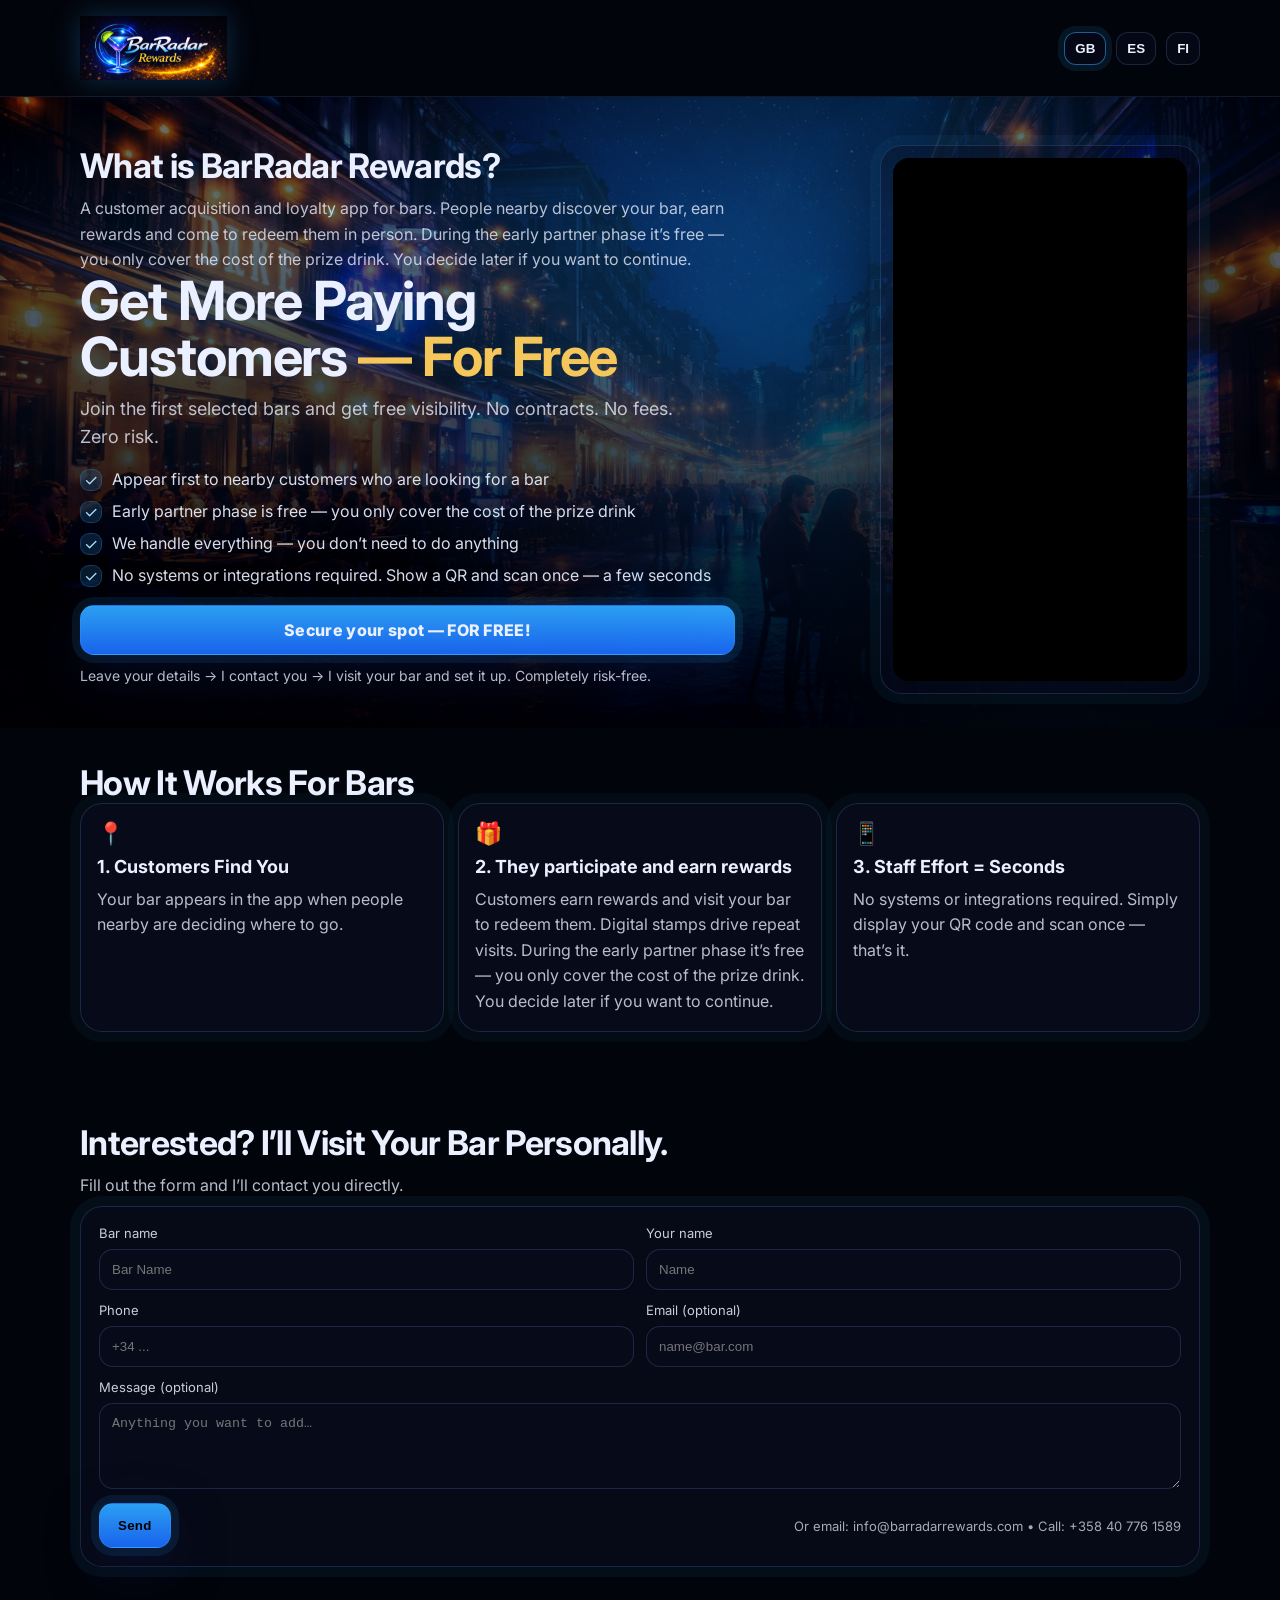
==== index.html @ 3b3a824a "Update index.html" ====
<!doctype html>
<html lang="en">
<head>
  <meta charset="utf-8" />
  <meta name="viewport" content="width=device-width, initial-scale=1" />
  <title>BarRadar Rewards — Early Partner Spots</title>
  <meta name="description" content="Join BarRadar Rewards as an early partner — for free." />
  <link rel="preconnect" href="https://fonts.googleapis.com">
  <link rel="preconnect" href="https://fonts.gstatic.com" crossorigin>
  <link href="https://fonts.googleapis.com/css2?family=Inter:wght@400;600;700;800&display=swap" rel="stylesheet">
  <link rel="stylesheet" href="styles.css" />
</head>

<body>

<header class="topbar">
  <div class="container topbar__inner">
    <a class="brand" href="#top" aria-label="BarRadar Rewards">
      <span class="brand__logoWrap">
        <img class="brand__logo" src="assets/barradar-rewards-logo.png" alt="BarRadar Rewards logo" />
      </span>
    </a>

    <nav class="lang" aria-label="Language switch">
      <button class="lang__btn is-active" type="button" data-lang="en">GB</button>
      <button class="lang__btn" type="button" data-lang="es">ES</button>
      <button class="lang__btn" type="button" data-lang="fi">FI</button>
    </nav>
  </div>
</header>

<main id="top">

  <!-- HERO -->
  <section class="hero">
    <div class="hero__bg"></div>
    <div class="hero__glow"></div>

    <div class="container hero__inner">

      <div class="hero__copy">

        <div class="hero__intro">
          <h2 class="h2" data-i18n="what_title">What is BarRadar Rewards?</h2>
          <p class="muted" data-i18n="what_text">
            A customer acquisition and loyalty app for bars. People nearby discover your bar, earn rewards and come to redeem them in person. During the early partner phase it’s free — you only cover the cost of the prize drink. You decide later if you want to continue.
          </p>
        </div>

        <h1 class="h1">
          <span data-i18n="hero_title_1">Get More Paying Customers</span>
          <span class="accent">— <span data-i18n="hero_title_2">For Free</span></span>
        </h1>

        <p class="lead" data-i18n="hero_sub">
          Join the first 20 bars before the official launch and secure free visibility. No contracts. No fees. Zero risk.
        </p>

        <ul class="bullets">
          <li><span class="check">✓</span> <span data-i18n="b1">Appear first to nearby customers who are looking for a bar</span></li>
          <li><span class="check">✓</span> <span data-i18n="b2">Early partner phase is free — you only cover the cost of the prize drink</span></li>
          <li><span class="check">✓</span> <span data-i18n="b3">We handle everything — you don’t need to do anything</span></li>
          <li><span class="check">✓</span> <span data-i18n="b4">No systems or integrations required. Show a QR and scan once — a few seconds</span></li>
        </ul>

        <div class="hero__cta">
          <a class="btn btn--primary" href="#contact" data-i18n="cta_btn">Secure your spot — FOR FREE!</a>
        </div>

        <div class="trustline" data-i18n="trust">
          Leave your details → I contact you → I visit your bar and set it up. Completely risk-free.
        </div>
      </div>

      <div class="hero__visual">
        <div class="phone">
          <video class="phone__video" autoplay muted loop playsinline preload="auto">
            <source src="assets/0310.mp4" type="video/mp4" />
          </video>
        </div>
      </div>

    </div>
  </section>

  <!-- HOW IT WORKS -->
  <section class="value">
    <div class="container">
      <h2 class="h2" data-i18n="how_title">How It Works For Bars</h2>

      <div class="cards">
        <div class="card">
          <div class="card__icon">📍</div>
          <h3 class="h3" data-i18n="how_1_title">1. Customers Find You</h3>
          <p class="muted" data-i18n="how_1_text">
            Your bar appears in the app when people nearby are deciding where to go.
          </p>
        </div>

        <div class="card">
          <div class="card__icon">🎁</div>
          <h3 class="h3" data-i18n="how_2_title">2. They participate and earn rewards</h3>
          <p class="muted" data-i18n="how_2_text">
            Customers earn rewards and visit your bar to redeem them. Digital stamps drive repeat visits. During the early partner phase it’s free — you only cover the cost of the prize drink. You decide later if you want to continue.
          </p>
        </div>

        <div class="card">
          <div class="card__icon">📱</div>
          <h3 class="h3" data-i18n="how_3_title">3. Staff Effort = Seconds</h3>
          <p class="muted" data-i18n="how_3_text">
            No systems or integrations required. Simply display your QR code and scan once — that’s it.
          </p>
        </div>
      </div>
    </div>
  </section>

  <!-- CONTACT -->
  <section class="contact" id="contact">
    <div class="container">

      <div class="contact__title">
        <h2 class="h2" data-i18n="contact_title">Interested? I’ll Visit Your Bar Personally.</h2>
        <p class="muted" data-i18n="contact_sub">
          Fill out the form and I’ll contact you directly.
        </p>
      </div>

      <form id="earlyPartnerForm"
            class="form"
            name="early-partner"
            method="POST"
            data-netlify="true"
            data-netlify-recaptcha="true"
            netlify-honeypot="bot-field">

        <input type="hidden" name="form-name" value="early-partner" />

        <p class="hidden">
          <label>Don’t fill this out: <input name="bot-field" /></label>
        </p>

        <div class="grid">
          <label class="field">
            <span data-i18n="f_bar">Bar name</span>
            <input name="bar_name" type="text" required placeholder="Bar Name" />
          </label>

          <label class="field">
            <span data-i18n="f_name">Your name</span>
            <input name="name" type="text" required placeholder="Name" />
          </label>

          <label class="field">
            <span data-i18n="f_phone">Phone</span>
            <input name="phone" type="tel" required placeholder="+34 ..." />
          </label>

          <label class="field">
            <span data-i18n="f_email">Email (optional)</span>
            <input name="email" type="email" placeholder="name@bar.com" />
          </label>
        </div>

        <label class="field field--full">
          <span data-i18n="f_msg">Message (optional)</span>
          <textarea name="message" rows="4" placeholder="Anything you want to add…"></textarea>
        </label>

        <div class="recaptcha" data-netlify-recaptcha="true"></div>

        <div class="form__actions">
          <button class="btn btn--primary" type="submit" data-i18n="send">Send</button>
          <div class="form__note" data-i18n="note">Or email: info@barradarrewards.com • Call: +358 40 776 1589</div>
        </div>

      </form>

    </div>
  </section>

</main>

<script>
document.getElementById("earlyPartnerForm").addEventListener("submit", async function(e){
  e.preventDefault();
  const form = e.target;
  const data = new FormData(form);
  const body = new URLSearchParams();
  for (const [k, v] of data.entries()) body.append(k, v);

  try {
    const res = await fetch("/", {
      method: "POST",
      headers: { "Content-Type": "application/x-www-form-urlencoded" },
      body: body.toString()
    });
    if (res.ok) window.location.href = "/thanks.html";
    else alert("Submit failed. Please try again or email info@barradarrewards.com");
  } catch {
    alert("Network error. Please try again or email info@barradarrewards.com");
  }
});

const dict = {
  en: {
    what_title:"What is BarRadar Rewards?",
    what_text:"A customer acquisition and loyalty app for bars. People nearby discover your bar, earn rewards and come to redeem them in person. During the early partner phase it’s free — you only cover the cost of the prize drink. You decide later if you want to continue.",

    hero_title_1:"Get More Paying Customers",
    hero_title_2:"For Free",
    hero_sub:"Join the first selected bars and get free visibility. No contracts. No fees. Zero risk.",
    b1:"Appear first to nearby customers who are looking for a bar",
    b2:"Early partner phase is free — you only cover the cost of the prize drink",
    b3:"We handle everything — you don’t need to do anything",
    b4:"No systems or integrations required. Show a QR and scan once — a few seconds",
    cta_btn:"Secure your spot — FOR FREE!",
    scarcity:"Only 20 early partner spots available",
    trust:"Leave your details → I contact you → I visit your bar and set it up. Completely risk-free.",

    how_title:"How It Works For Bars",
    how_1_title:"1. Customers Find You",
    how_1_text:"Your bar appears in the app when people nearby are deciding where to go.",
    how_2_title:"2. They participate and earn rewards",
    how_2_text:"Customers earn rewards and visit your bar to redeem them. Digital stamps drive repeat visits. During the early partner phase it’s free — you only cover the cost of the prize drink. You decide later if you want to continue.",
    how_3_title:"3. Staff Effort = Seconds",
    how_3_text:"No systems or integrations required. Simply display your QR code and scan once — that’s it.",

    contact_title:"Interested? I’ll Visit Your Bar Personally.",
    contact_sub:"Fill out the form and I’ll contact you directly.",
    f_bar:"Bar name",
    f_name:"Your name",
    f_phone:"Phone",
    f_email:"Email (optional)",
    f_msg:"Message (optional)",
    send:"Send",
    note:"Or email: info@barradarrewards.com • Call: +358 40 776 1589"
  },

  fi: {
    what_title:"Mikä on BarRadar Rewards?",
    what_text:"Asiakashankinta- ja kanta-asiakassovellus baareille. Lähistöllä olevat asiakkaat löytävät baarinne, saavat palkintoja ja saapuvat lunastamaan ne paikan päälle. Pilottivaiheessa mukanaolo on maksutonta – baarille syntyy ainoastaan palkintojuoman kustannus. Jatkosta päätätte itse.",

    hero_title_1:"Enemmän maksavia asiakkaita",
    hero_title_2:"ilmaiseksi",
    hero_sub:"Pääset ensimmäisten valittujen baarien joukkoon ja saat ilmaisen näkyvyyden. Ei sopimuksia. Ei maksuja. Nollariski.",
    b1:"Näy ensimmäisenä lähistön asiakkaille, jotka etsivät baaria",
    b2:"Pilottivaihe on maksuton – baarille syntyy vain palkintojuoman kustannus",
    b3:"Me hoidamme kaiken — teidän ei tarvitse tehdä mitään",
    b4:"Käyttöönotto ei vaadi järjestelmiä tai integraatioita. QR esiin ja yksi skannaus — muutama sekunti",
    cta_btn:"Varaa paikkasi — ILMAISEKSI!",
    scarcity:"Vain 20 early partner -paikkaa tarjolla",
    trust:"Jätä yhteystiedot → otan yhteyttä → tulen paikan päälle ja laitan kaiken kuntoon. Täysin riskitöntä.",

    how_title:"Miten tämä toimii baarille",
    how_1_title:"1. Asiakkaat löytävät teidät",
    how_1_text:"Käyttäjät näkevät baarinne sovelluksessa, kun he etsivät vaihtoehtoja minne mennä lähistöllä.",
    how_2_title:"2. He osallistuvat ja saavat palkintoja",
    how_2_text:"Asiakkaat voittavat palkintoja ja saapuvat lunastamaan ne paikan päälle. Digitaaliset leimat sitouttavat heidät palaamaan. Pilottivaiheessa mukanaolo on maksutonta – baarille syntyy ainoastaan palkintojuoman kustannus. Jatkosta päätätte itse.",
    how_3_title:"3. Henkilökunnalta vain muutama sekunti",
    how_3_text:"Käyttöönotto ei vaadi järjestelmiä tai integraatioita. QR esiin ja yksi skannaus – siinä kaikki.",

    contact_title:"Kiinnostaako? Tulen paikan päälle.",
    contact_sub:"Täytä lomake ja otan sinuun yhteyttä suoraan.",
    f_bar:"Baarin nimi",
    f_name:"Nimi",
    f_phone:"Puhelin",
    f_email:"Sähköposti (valinnainen)",
    f_msg:"Viesti (valinnainen)",
    send:"Lähetä",
    note:"Tai sähköposti: info@barradarrewards.com • Puhelin: +358 40 776 1589"
  },

  es: {
    what_title:"¿Qué es BarRadar Rewards?",
    what_text:"Una app de captación y fidelización para bares. Clientes cercanos descubren tu bar, obtienen recompensas y vienen a canjearlas en persona. En la fase piloto es gratis: el bar solo asume el coste de la bebida premio. Más adelante tú decides si quieres continuar.",

    hero_title_1:"Más clientes que pagan",
    hero_title_2:"gratis",
    hero_sub:"Únete a los primeros bares seleccionados y consigue visibilidad gratuita. Sin contratos. Sin cuotas. Cero riesgo.",
    b1:"Aparece primero ante clientes cercanos que buscan un bar",
    b2:"La fase early partner es gratis — solo cubres el coste de la bebida premio",
    b3:"Nosotros lo gestionamos todo — tú no haces nada",
    b4:"No requiere sistemas ni integraciones. Muestra el QR y escanea una vez — unos segundos",
    cta_btn:"Reserva tu plaza — ¡GRATIS!",
    scarcity:"Solo 20 plazas early partner disponibles",
    trust:"Deja tus datos → te contacto → voy a tu bar y lo configuro. Totalmente sin riesgo.",

    how_title:"Cómo Funciona Para Bares",
    how_1_title:"1. Los clientes te encuentran",
    how_1_text:"Tu bar aparece en la app cuando las personas cercanas están decidiendo a dónde ir.",
    how_2_title:"2. Participan y obtienen recompensas",
    how_2_text:"Los clientes ganan recompensas y visitan tu bar para canjearlas. Los sellos digitales impulsan visitas repetidas. En la fase piloto es gratis: el bar solo asume el coste de la bebida premio. Más adelante tú decides si quieres continuar.",
    how_3_title:"3. El personal tarda segundos",
    how_3_text:"No requiere sistemas ni integraciones. Solo muestra el código QR y realiza un escaneo — eso es todo.",

    contact_title:"¿Te interesa? Visito tu bar en persona.",
    contact_sub:"Rellena el formulario y te contactaré directamente.",
    f_bar:"Nombre del bar",
    f_name:"Tu nombre",
    f_phone:"Teléfono",
    f_email:"Email (opcional)",
    f_msg:"Mensaje (opcional)",
    send:"Enviar",
    note:"O email: info@barradarrewards.com • Tel: +358 40 776 1589"
  }
};

function setLang(lang){
  document.querySelectorAll("[data-i18n]").forEach(el=>{
    const key = el.getAttribute("data-i18n");
    if (dict[lang] && dict[lang][key]) el.textContent = dict[lang][key];
  });
  document.querySelectorAll(".lang__btn").forEach(b=>{
    b.classList.toggle("is-active", b.dataset.lang === lang);
  });
  localStorage.setItem("lang", lang);
}

document.querySelectorAll(".lang__btn").forEach(btn=>{
  btn.addEventListener("click", ()=> setLang(btn.dataset.lang));
});

setLang(localStorage.getItem("lang") || "en");
</script>

</body>
</html>
---- styles.css ----
:root{
  --bg:#02040b;
  --panel:rgba(10,14,30,.62);
  --panel2:rgba(10,14,30,.78);
  --text:#eaf0ff;
  --muted:rgba(234,240,255,.78);
  --blue:#2ea7ff;
  --blue2:#1b6cff;
  --glow:rgba(46,167,255,.45);
  --gold:#f5c75b;
}

*{box-sizing:border-box}
html,body{margin:0;padding:0;background:var(--bg);color:var(--text);font-family:Inter,system-ui,-apple-system,Segoe UI,Roboto,Arial,sans-serif}
a{color:inherit;text-decoration:none}
.container{width:min(1120px,92vw);margin:0 auto}

.topbar{
  position:sticky;
  top:0;
  z-index:20;
  background:#02040b;
  border-bottom:1px solid rgba(120,170,255,.12);
}

.topbar__inner{
  display:flex;
  align-items:center;
  justify-content:space-between;
  padding:16px 0;
}

.brand__logoWrap{
  display:flex;
  align-items:center;
}

.brand__logo{
  height:64px;
  width:auto;
  display:block;
  filter: drop-shadow(0 0 14px rgba(46,167,255,.25));
}

.lang{display:flex;gap:10px}
.lang__btn{
  border:1px solid rgba(120,170,255,.18);
  background:rgba(10,14,30,.55);
  color:var(--text);
  border-radius:12px;
  padding:8px 10px;
  cursor:pointer;
  transition:.2s transform,.2s border-color,.2s box-shadow;
  font-weight:700;
}
.lang__btn:hover{transform:translateY(-1px);border-color:rgba(46,167,255,.35);box-shadow:0 0 0 6px rgba(46,167,255,.08)}
.lang__btn.is-active{border-color:rgba(46,167,255,.55);box-shadow:0 0 0 6px rgba(46,167,255,.10)}

.hero{position:relative;overflow:hidden}
.hero__bg{
  position:absolute;inset:0;
  background:
    radial-gradient(900px 520px at 68% 20%, rgba(46,167,255,.18), transparent 60%),
    radial-gradient(700px 420px at 18% 35%, rgba(46,167,255,.14), transparent 60%),
    radial-gradient(520px 520px at 82% 78%, rgba(46,167,255,.10), transparent 62%),
    linear-gradient(180deg, rgba(2,4,11,.55), rgba(2,4,11,.95)),
    url('assets/brand-bg.jpg');
  background-size:cover;
  background-position:center;
  filter:saturate(1.02) contrast(1.05);
  transform:scale(1.02);
}
.hero__glow{
  position:absolute;inset:-140px;pointer-events:none;
  background:radial-gradient(700px 700px at 55% 35%, rgba(46,167,255,.18), transparent 62%);
}

.hero__inner{
  position:relative;
  display:grid;
  grid-template-columns: 1.2fr .8fr;
  gap:28px;
  padding:48px 0 34px;
}

.h1{font-size:54px;line-height:1.04;margin:0 0 10px;letter-spacing:-.02em;text-shadow:0 0 26px rgba(46,167,255,.14)}
@media (max-width: 520px){.h1{font-size:40px}}
.accent{color:var(--gold);text-shadow:0 0 22px rgba(245,199,91,.10)}
.lead{font-size:18px;line-height:1.55;color:var(--muted);margin:0 0 18px;max-width:54ch}

.bullets{list-style:none;margin:0 0 18px;padding:0;display:grid;gap:10px}
.check{display:inline-grid;place-items:center;width:22px;height:22px;border-radius:9px;background:rgba(46,167,255,.16);border:1px solid rgba(46,167,255,.26);margin-right:10px;color:#aee2ff}
.bullets li{display:flex;align-items:flex-start;color:rgba(234,240,255,.92)}

.hero__cta{display:flex;flex-direction:column;gap:10px;margin:18px 0 10px}
.scarcity{font-weight:800;color:rgba(234,240,255,.90);letter-spacing:.01em}

.btn{display:inline-flex;align-items:center;justify-content:center;border-radius:14px;padding:14px 18px;font-weight:800;letter-spacing:.02em;border:1px solid rgba(46,167,255,.25);cursor:pointer}
.btn--primary{
  background:linear-gradient(180deg, rgba(46,167,255,.95), rgba(27,108,255,.92));
  box-shadow:0 0 0 8px rgba(46,167,255,.10), 0 18px 50px rgba(10,20,60,.55);
}
.btn--primary:hover{filter:brightness(1.05)}
.trustline{margin-top:12px;color:rgba(234,240,255,.78);font-size:14px}

.hero__visual{
  display:flex;
  align-items:center;
  justify-content:flex-end;
}

/* Phone */
.phone{
  width:min(320px, 92%);
  background:rgba(10,14,30,.35);
  border:1px solid rgba(120,170,255,.18);
  border-radius:22px;
  padding:12px;
  box-shadow:0 0 0 10px rgba(46,167,255,.05), 0 30px 80px rgba(0,0,0,.55);
}
.phone--small{width:min(300px, 92%)}

.phone__img,
.phone__video{
  width:100%;
  height:auto;
  border-radius:16px;
  display:block;
}

.phone__video{
  aspect-ratio:9/16;
  object-fit:cover;
  background:#000;
}

.contact{padding:44px 0;background:linear-gradient(180deg, rgba(2,4,11,.94), rgba(2,4,11,.88))}
.contact__inner{display:grid;grid-template-columns: 1fr;gap:18px}
.h2{margin:0;font-size:34px;letter-spacing:-.02em}
.muted{color:var(--muted);line-height:1.6;margin:10px 0 0}
.contact__title{max-width:70ch}

.form{margin-top:8px;background:var(--panel);border:1px solid rgba(120,170,255,.18);border-radius:22px;padding:18px;box-shadow:0 0 0 10px rgba(46,167,255,.06)}
.grid{display:grid;grid-template-columns:1fr 1fr;gap:12px}
@media (max-width: 720px){.grid{grid-template-columns:1fr}}
.field{display:flex;flex-direction:column;gap:8px}
.field span{font-size:13px;color:rgba(234,240,255,.85)}
.field input,.field textarea{
  border-radius:14px;border:1px solid rgba(120,170,255,.18);
  background:rgba(10,14,30,.55);color:var(--text);
  padding:12px 12px;outline:none;
}
.field input:focus,.field textarea:focus{border-color:rgba(46,167,255,.45);box-shadow:0 0 0 6px rgba(46,167,255,.10)}
.field--full{margin-top:12px}
.recaptcha{margin-top:12px}
.form__actions{display:flex;gap:14px;align-items:center;justify-content:space-between;margin-top:14px;flex-wrap:wrap}
.form__note{color:rgba(234,240,255,.70);font-size:13px}

.value{padding:34px 0 46px;background:linear-gradient(180deg, rgba(2,4,11,.88), rgba(2,4,11,1))}
.cards{display:grid;grid-template-columns:repeat(3,1fr);gap:14px}
@media (max-width: 920px){.cards{grid-template-columns:1fr}}
.card{background:var(--panel2);border:1px solid rgba(120,170,255,.18);border-radius:22px;padding:16px;box-shadow:0 0 0 10px rgba(46,167,255,.04)}
.card__icon{font-size:22px}
.h3{margin:10px 0 6px;font-size:18px}

.footer{padding:22px 0;border-top:1px solid rgba(120,170,255,.12);background:rgba(2,4,11,.96)}
.footer__inner{display:flex;align-items:center;justify-content:space-between;gap:14px;flex-wrap:wrap}
.footer__brand{font-weight:800}
.footer__small{color:rgba(234,240,255,.65);font-size:13px;margin-top:6px}
.footer__link{color:rgba(234,240,255,.78)}
.footer__link:hover{color:rgba(234,240,255,.95)}

.hidden{display:none}

@media (max-width: 920px){
  .hero__inner{
    grid-template-columns:1fr;
    padding:26px 0;
  }

  .hero__copy{
    order:1;
  }

  .hero__visual{
    order:2;
    width:100%;
    justify-content:flex-start;
    margin-top:20px;
  }

  .phone{
    width:min(260px, 78%);
  }
}

@media (max-width: 600px){
  .brand__logo{
    height:48px;
  }

  .topbar__inner{
    padding:12px 0;
  }

  .lang{
    gap:6px;
  }

  .lang__btn{
    padding:6px 8px;
    font-size:12px;
  }

  .hero__inner{
    gap:18px;
    padding:22px 0;
  }

  .hero__visual{
    justify-content:flex-start;
    margin-top:12px;
  }

  .phone{
    width:min(230px, 74%);
    margin-left:0;
  }

  .lead{
    font-size:16px;
  }

  .bullets{
    gap:8px;
  }
}

@media (max-width: 920px){

  .hero__visual{
    justify-content:center;
  }

  .phone{
    width:min(340px, 92vw);
    margin:0 auto;
  }

}

@media (max-width: 600px){

  .phone{
    width:min(320px, 92vw);
  }

}
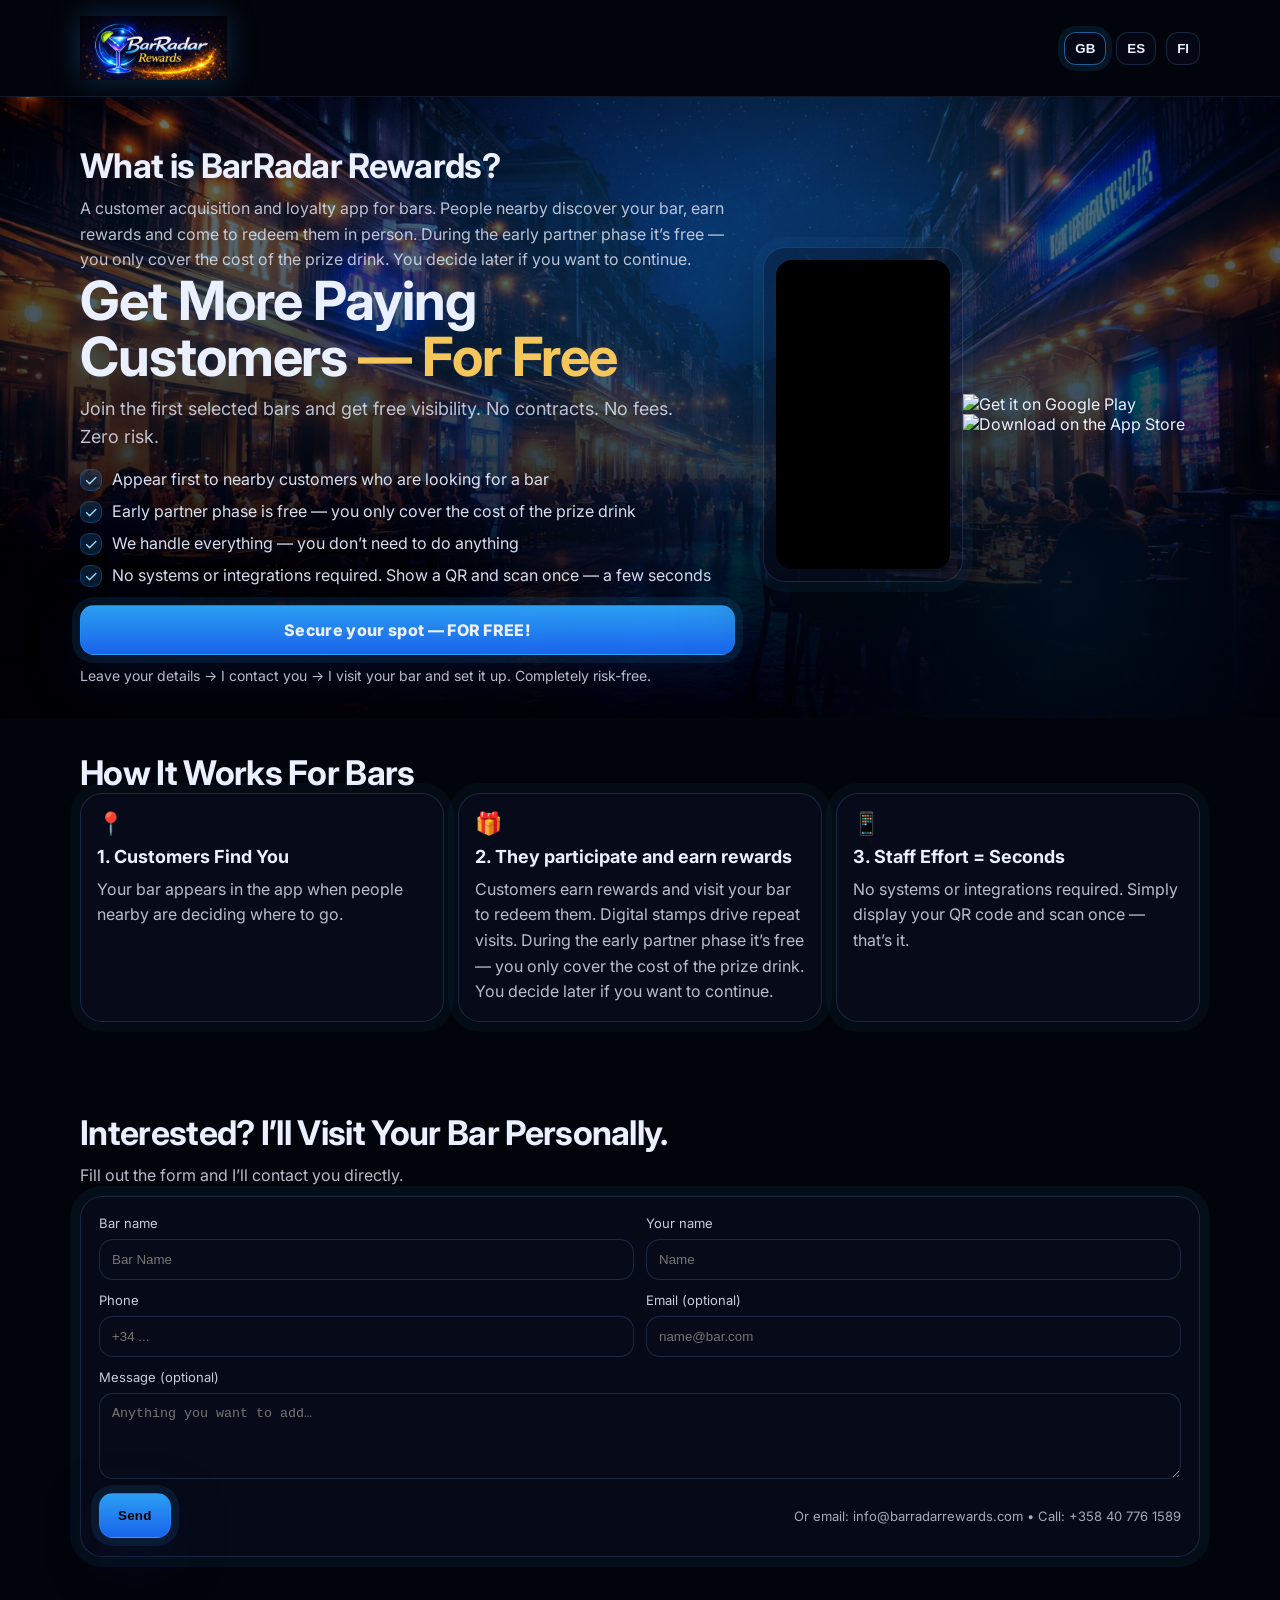
==== commit dfea3f88: "Update index.html" ====
--- a/index.html
+++ b/index.html
@@ -72,15 +72,41 @@
         </div>
       </div>
 
-      <div class="hero__visual">
-        <div class="phone">
-          <video class="phone__video" autoplay muted loop playsinline preload="auto">
-            <source src="assets/0310.mp4" type="video/mp4" />
-          </video>
-        </div>
-      </div>
-
-    </div>
+<div class="hero__visual">
+  <div class="phone">
+    <video class="phone__video" autoplay muted loop playsinline preload="auto">
+      <source src="assets/03011.mp4" type="video/mp4" />
+    </video>
+  </div>
+
+  <div class="store-links">
+    <a
+      class="store-links__item"
+      href="https://play.google.com/store/apps/details?id=com.mycompany.barradarrewards"
+      target="_blank"
+      rel="noopener noreferrer"
+      aria-label="Download on Google Play"
+    >
+      <img
+        src="assets/google-play-badge.png"
+        alt="Get it on Google Play"
+      />
+    </a>
+
+    <a
+      class="store-links__item"
+      href="https://apps.apple.com/us/app/barradar-rewards/id6759228505"
+      target="_blank"
+      rel="noopener noreferrer"
+      aria-label="Download on the App Store"
+    >
+      <img
+        src="assets/app-store-badge.svg"
+        alt="Download on the App Store"
+      />
+    </a>
+  </div>
+</div>
   </section>
 
   <!-- HOW IT WORKS -->
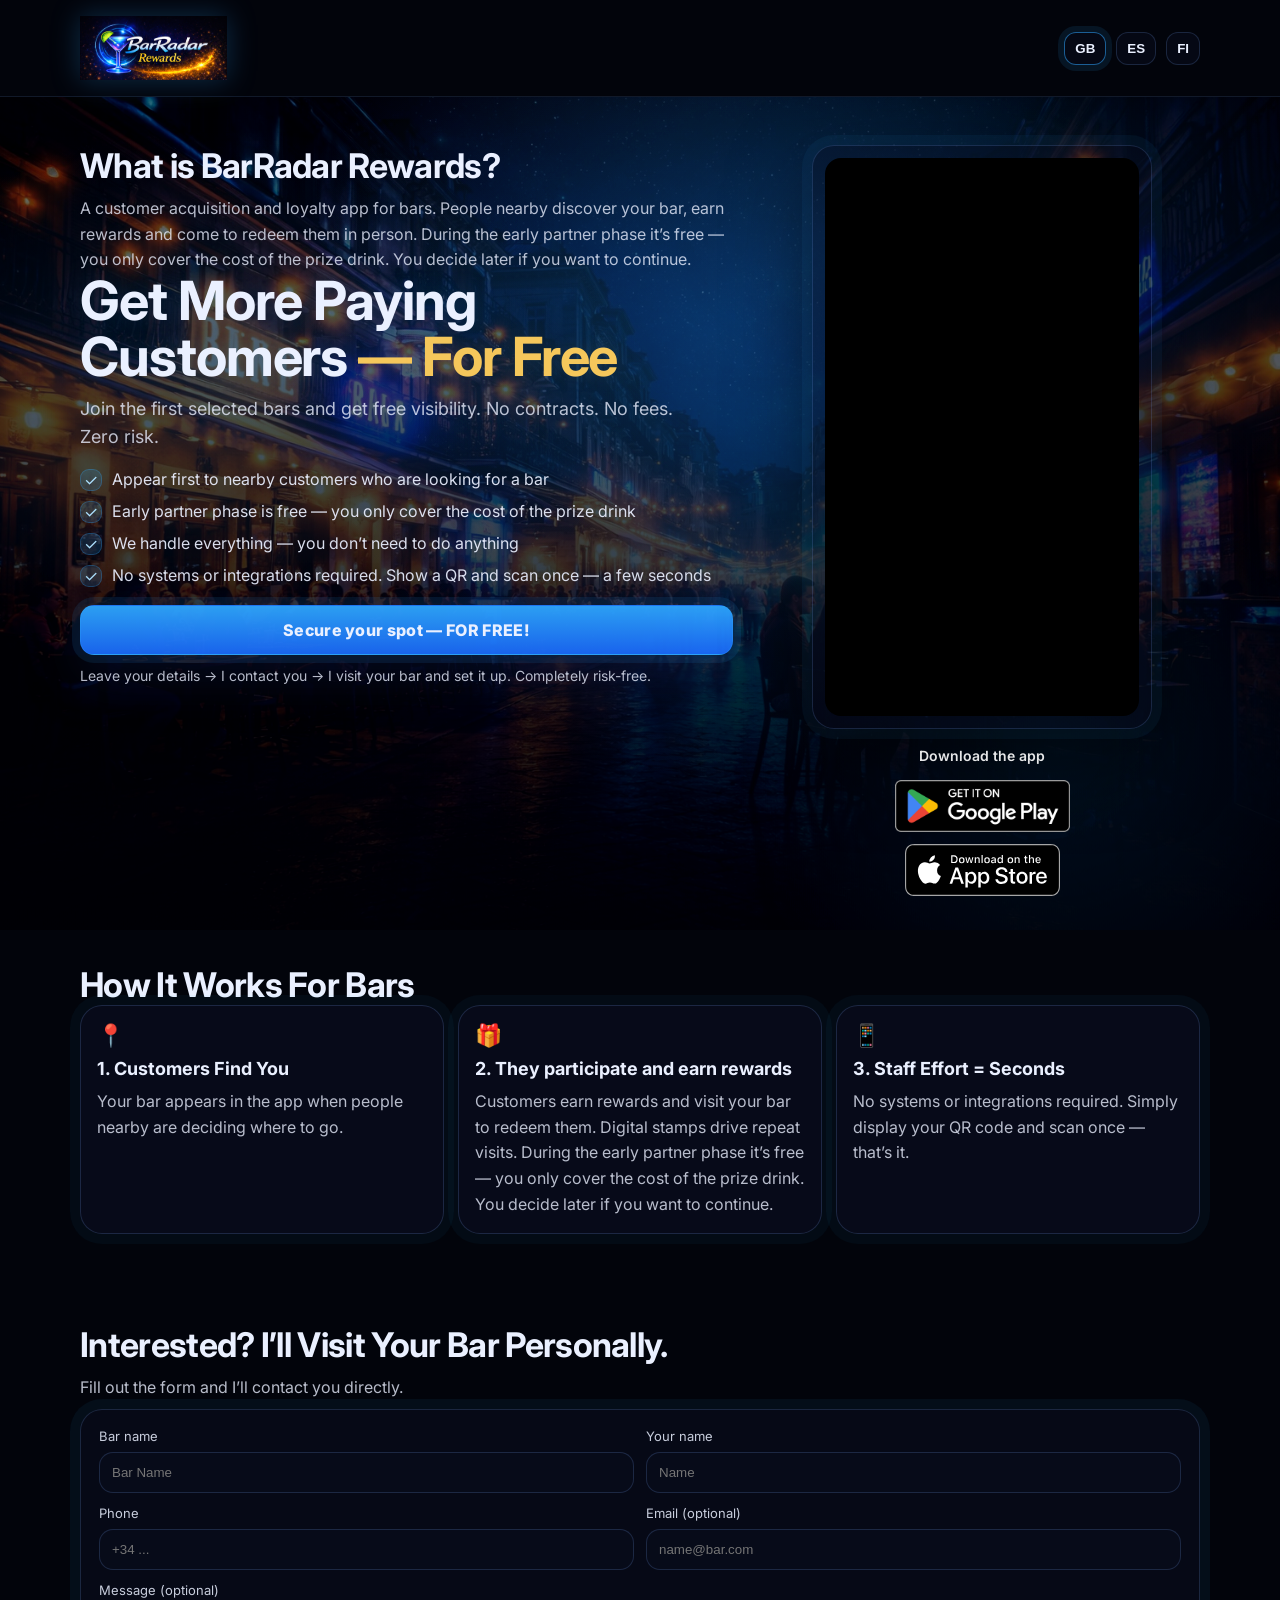
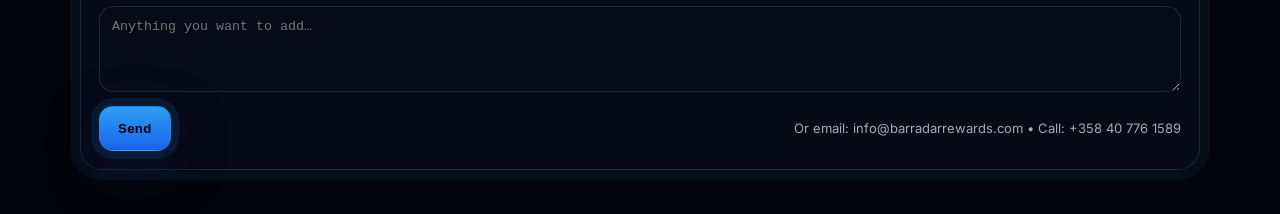
==== commit 58d29d1d: "Update index.html" ====
--- a/index.html
+++ b/index.html
@@ -72,41 +72,45 @@
         </div>
       </div>
 
-<div class="hero__visual">
-  <div class="phone">
-    <video class="phone__video" autoplay muted loop playsinline preload="auto">
-      <source src="assets/03011.mp4" type="video/mp4" />
-    </video>
-  </div>
-
-  <div class="store-links">
-    <a
-      class="store-links__item"
-      href="https://play.google.com/store/apps/details?id=com.mycompany.barradarrewards"
-      target="_blank"
-      rel="noopener noreferrer"
-      aria-label="Download on Google Play"
-    >
-      <img
-        src="assets/google-play-badge.png"
-        alt="Get it on Google Play"
-      />
-    </a>
-
-    <a
-      class="store-links__item"
-      href="https://apps.apple.com/us/app/barradar-rewards/id6759228505"
-      target="_blank"
-      rel="noopener noreferrer"
-      aria-label="Download on the App Store"
-    >
-      <img
-        src="assets/app-store-badge.svg"
-        alt="Download on the App Store"
-      />
-    </a>
-  </div>
-</div>
+      <div class="hero__visual">
+        <div class="phone">
+          <video class="phone__video" autoplay muted loop playsinline preload="auto">
+            <source src="assets/03011.mp4" type="video/mp4" />
+          </video>
+        </div>
+
+        <div class="store-links">
+          <div class="store-links__title" data-i18n="download">Download the app</div>
+
+          <a
+            class="store-links__item"
+            href="https://play.google.com/store/apps/details?id=com.mycompany.barradarrewards"
+            target="_blank"
+            rel="noopener noreferrer"
+            aria-label="Download on Google Play"
+          >
+            <img
+              src="assets/google-play-badge.png"
+              alt="Get it on Google Play"
+            />
+          </a>
+
+          <a
+            class="store-links__item"
+            href="https://apps.apple.com/us/app/barradar-rewards/id6759228505"
+            target="_blank"
+            rel="noopener noreferrer"
+            aria-label="Download on the App Store"
+          >
+            <img
+              src="assets/app-store-badge.svg"
+              alt="Download on the App Store"
+            />
+          </a>
+        </div>
+      </div>
+
+    </div>
   </section>
 
   <!-- HOW IT WORKS -->
@@ -244,6 +248,7 @@
     cta_btn:"Secure your spot — FOR FREE!",
     scarcity:"Only 20 early partner spots available",
     trust:"Leave your details → I contact you → I visit your bar and set it up. Completely risk-free.",
+    download:"Download the app",
 
     how_title:"How It Works For Bars",
     how_1_title:"1. Customers Find You",
@@ -278,6 +283,7 @@
     cta_btn:"Varaa paikkasi — ILMAISEKSI!",
     scarcity:"Vain 20 early partner -paikkaa tarjolla",
     trust:"Jätä yhteystiedot → otan yhteyttä → tulen paikan päälle ja laitan kaiken kuntoon. Täysin riskitöntä.",
+    download:"Lataa sovellus",
 
     how_title:"Miten tämä toimii baarille",
     how_1_title:"1. Asiakkaat löytävät teidät",
@@ -312,6 +318,7 @@
     cta_btn:"Reserva tu plaza — ¡GRATIS!",
     scarcity:"Solo 20 plazas early partner disponibles",
     trust:"Deja tus datos → te contacto → voy a tu bar y lo configuro. Totalmente sin riesgo.",
+    download:"Descarga la app",
 
     how_title:"Cómo Funciona Para Bares",
     how_1_title:"1. Los clientes te encuentran",
--- a/styles.css
+++ b/styles.css
@@ -11,9 +11,28 @@
 }
 
 *{box-sizing:border-box}
-html,body{margin:0;padding:0;background:var(--bg);color:var(--text);font-family:Inter,system-ui,-apple-system,Segoe UI,Roboto,Arial,sans-serif}
+
+html,body{
+  margin:0;
+  padding:0;
+  background:var(--bg);
+  color:var(--text);
+  font-family:Inter,system-ui,-apple-system,Segoe UI,Roboto,Arial,sans-serif;
+  overflow-x:hidden;
+}
+
 a{color:inherit;text-decoration:none}
-.container{width:min(1120px,92vw);margin:0 auto}
+
+img,video{
+  max-width:100%;
+  height:auto;
+  display:block;
+}
+
+.container{
+  width:min(1120px,92vw);
+  margin:0 auto;
+}
 
 .topbar{
   position:sticky;
@@ -27,6 +46,7 @@
   display:flex;
   align-items:center;
   justify-content:space-between;
+  gap:16px;
   padding:16px 0;
 }
 
@@ -39,10 +59,15 @@
   height:64px;
   width:auto;
   display:block;
-  filter: drop-shadow(0 0 14px rgba(46,167,255,.25));
-}
-
-.lang{display:flex;gap:10px}
+  filter:drop-shadow(0 0 14px rgba(46,167,255,.25));
+}
+
+.lang{
+  display:flex;
+  gap:10px;
+  flex-shrink:0;
+}
+
 .lang__btn{
   border:1px solid rgba(120,170,255,.18);
   background:rgba(10,14,30,.55);
@@ -53,12 +78,26 @@
   transition:.2s transform,.2s border-color,.2s box-shadow;
   font-weight:700;
 }
-.lang__btn:hover{transform:translateY(-1px);border-color:rgba(46,167,255,.35);box-shadow:0 0 0 6px rgba(46,167,255,.08)}
-.lang__btn.is-active{border-color:rgba(46,167,255,.55);box-shadow:0 0 0 6px rgba(46,167,255,.10)}
-
-.hero{position:relative;overflow:hidden}
+
+.lang__btn:hover{
+  transform:translateY(-1px);
+  border-color:rgba(46,167,255,.35);
+  box-shadow:0 0 0 6px rgba(46,167,255,.08);
+}
+
+.lang__btn.is-active{
+  border-color:rgba(46,167,255,.55);
+  box-shadow:0 0 0 6px rgba(46,167,255,.10);
+}
+
+.hero{
+  position:relative;
+  overflow:hidden;
+}
+
 .hero__bg{
-  position:absolute;inset:0;
+  position:absolute;
+  inset:0;
   background:
     radial-gradient(900px 520px at 68% 20%, rgba(46,167,255,.18), transparent 60%),
     radial-gradient(700px 420px at 18% 35%, rgba(46,167,255,.14), transparent 60%),
@@ -70,60 +109,142 @@
   filter:saturate(1.02) contrast(1.05);
   transform:scale(1.02);
 }
+
 .hero__glow{
-  position:absolute;inset:-140px;pointer-events:none;
+  position:absolute;
+  inset:-140px;
+  pointer-events:none;
   background:radial-gradient(700px 700px at 55% 35%, rgba(46,167,255,.18), transparent 62%);
 }
 
 .hero__inner{
   position:relative;
   display:grid;
-  grid-template-columns: 1.2fr .8fr;
-  gap:28px;
+  grid-template-columns:minmax(0,1.2fr) minmax(280px,.8fr);
+  align-items:start;
+  gap:32px;
   padding:48px 0 34px;
 }
 
-.h1{font-size:54px;line-height:1.04;margin:0 0 10px;letter-spacing:-.02em;text-shadow:0 0 26px rgba(46,167,255,.14)}
-@media (max-width: 520px){.h1{font-size:40px}}
-.accent{color:var(--gold);text-shadow:0 0 22px rgba(245,199,91,.10)}
-.lead{font-size:18px;line-height:1.55;color:var(--muted);margin:0 0 18px;max-width:54ch}
-
-.bullets{list-style:none;margin:0 0 18px;padding:0;display:grid;gap:10px}
-.check{display:inline-grid;place-items:center;width:22px;height:22px;border-radius:9px;background:rgba(46,167,255,.16);border:1px solid rgba(46,167,255,.26);margin-right:10px;color:#aee2ff}
-.bullets li{display:flex;align-items:flex-start;color:rgba(234,240,255,.92)}
-
-.hero__cta{display:flex;flex-direction:column;gap:10px;margin:18px 0 10px}
-.scarcity{font-weight:800;color:rgba(234,240,255,.90);letter-spacing:.01em}
-
-.btn{display:inline-flex;align-items:center;justify-content:center;border-radius:14px;padding:14px 18px;font-weight:800;letter-spacing:.02em;border:1px solid rgba(46,167,255,.25);cursor:pointer}
+.hero__copy{
+  min-width:0;
+}
+
+.hero__visual{
+  min-width:0;
+  width:100%;
+  display:flex;
+  flex-direction:column;
+  align-items:center;
+  justify-content:flex-start;
+}
+
+.h1{
+  font-size:54px;
+  line-height:1.04;
+  margin:0 0 10px;
+  letter-spacing:-.02em;
+  text-shadow:0 0 26px rgba(46,167,255,.14);
+}
+
+.accent{
+  color:var(--gold);
+  text-shadow:0 0 22px rgba(245,199,91,.10);
+}
+
+.lead{
+  font-size:18px;
+  line-height:1.55;
+  color:var(--muted);
+  margin:0 0 18px;
+  max-width:54ch;
+}
+
+.bullets{
+  list-style:none;
+  margin:0 0 18px;
+  padding:0;
+  display:grid;
+  gap:10px;
+}
+
+.check{
+  display:inline-grid;
+  place-items:center;
+  width:22px;
+  height:22px;
+  border-radius:9px;
+  background:rgba(46,167,255,.16);
+  border:1px solid rgba(46,167,255,.26);
+  margin-right:10px;
+  color:#aee2ff;
+  flex-shrink:0;
+}
+
+.bullets li{
+  display:flex;
+  align-items:flex-start;
+  color:rgba(234,240,255,.92);
+}
+
+.hero__cta{
+  display:flex;
+  flex-direction:column;
+  gap:10px;
+  margin:18px 0 10px;
+}
+
+.scarcity{
+  font-weight:800;
+  color:rgba(234,240,255,.90);
+  letter-spacing:.01em;
+}
+
+.btn{
+  display:inline-flex;
+  align-items:center;
+  justify-content:center;
+  border-radius:14px;
+  padding:14px 18px;
+  font-weight:800;
+  letter-spacing:.02em;
+  border:1px solid rgba(46,167,255,.25);
+  cursor:pointer;
+  text-align:center;
+}
+
 .btn--primary{
   background:linear-gradient(180deg, rgba(46,167,255,.95), rgba(27,108,255,.92));
   box-shadow:0 0 0 8px rgba(46,167,255,.10), 0 18px 50px rgba(10,20,60,.55);
 }
-.btn--primary:hover{filter:brightness(1.05)}
-.trustline{margin-top:12px;color:rgba(234,240,255,.78);font-size:14px}
-
-.hero__visual{
-  display:flex;
-  align-items:center;
-  justify-content:flex-end;
-}
-
-/* Phone */
+
+.btn--primary:hover{
+  filter:brightness(1.05);
+}
+
+.trustline{
+  margin-top:12px;
+  color:rgba(234,240,255,.78);
+  font-size:14px;
+}
+
 .phone{
-  width:min(320px, 92%);
+  width:min(340px,100%);
   background:rgba(10,14,30,.35);
   border:1px solid rgba(120,170,255,.18);
   border-radius:22px;
   padding:12px;
   box-shadow:0 0 0 10px rgba(46,167,255,.05), 0 30px 80px rgba(0,0,0,.55);
-}
-.phone--small{width:min(300px, 92%)}
+  margin:0 auto;
+}
+
+.phone--small{
+  width:min(300px,100%);
+}
 
 .phone__img,
 .phone__video{
   width:100%;
-  height:auto;
   border-radius:16px;
   display:block;
 }
@@ -134,47 +255,206 @@
   background:#000;
 }
 
-.contact{padding:44px 0;background:linear-gradient(180deg, rgba(2,4,11,.94), rgba(2,4,11,.88))}
-.contact__inner{display:grid;grid-template-columns: 1fr;gap:18px}
-.h2{margin:0;font-size:34px;letter-spacing:-.02em}
-.muted{color:var(--muted);line-height:1.6;margin:10px 0 0}
-.contact__title{max-width:70ch}
-
-.form{margin-top:8px;background:var(--panel);border:1px solid rgba(120,170,255,.18);border-radius:22px;padding:18px;box-shadow:0 0 0 10px rgba(46,167,255,.06)}
-.grid{display:grid;grid-template-columns:1fr 1fr;gap:12px}
-@media (max-width: 720px){.grid{grid-template-columns:1fr}}
-.field{display:flex;flex-direction:column;gap:8px}
-.field span{font-size:13px;color:rgba(234,240,255,.85)}
-.field input,.field textarea{
-  border-radius:14px;border:1px solid rgba(120,170,255,.18);
-  background:rgba(10,14,30,.55);color:var(--text);
-  padding:12px 12px;outline:none;
-}
-.field input:focus,.field textarea:focus{border-color:rgba(46,167,255,.45);box-shadow:0 0 0 6px rgba(46,167,255,.10)}
-.field--full{margin-top:12px}
-.recaptcha{margin-top:12px}
-.form__actions{display:flex;gap:14px;align-items:center;justify-content:space-between;margin-top:14px;flex-wrap:wrap}
-.form__note{color:rgba(234,240,255,.70);font-size:13px}
-
-.value{padding:34px 0 46px;background:linear-gradient(180deg, rgba(2,4,11,.88), rgba(2,4,11,1))}
-.cards{display:grid;grid-template-columns:repeat(3,1fr);gap:14px}
-@media (max-width: 920px){.cards{grid-template-columns:1fr}}
-.card{background:var(--panel2);border:1px solid rgba(120,170,255,.18);border-radius:22px;padding:16px;box-shadow:0 0 0 10px rgba(46,167,255,.04)}
-.card__icon{font-size:22px}
-.h3{margin:10px 0 6px;font-size:18px}
-
-.footer{padding:22px 0;border-top:1px solid rgba(120,170,255,.12);background:rgba(2,4,11,.96)}
-.footer__inner{display:flex;align-items:center;justify-content:space-between;gap:14px;flex-wrap:wrap}
-.footer__brand{font-weight:800}
-.footer__small{color:rgba(234,240,255,.65);font-size:13px;margin-top:6px}
-.footer__link{color:rgba(234,240,255,.78)}
-.footer__link:hover{color:rgba(234,240,255,.95)}
-
-.hidden{display:none}
+.store-links{
+  width:100%;
+  max-width:340px;
+  display:flex;
+  flex-direction:column;
+  align-items:center;
+  justify-content:center;
+  gap:12px;
+  margin:18px auto 0;
+}
+
+.store-links__title{
+  width:100%;
+  text-align:center;
+  font-weight:600;
+  margin-bottom:4px;
+  color:#fff;
+  opacity:.9;
+  font-size:14px;
+}
+
+.store-links__item{
+  display:flex;
+  justify-content:center;
+  align-items:center;
+  width:100%;
+  transition:transform .18s ease, opacity .18s ease;
+}
+
+.store-links__item:hover{
+  transform:translateY(-2px);
+  opacity:.92;
+}
+
+.store-links__item img{
+  display:block;
+  width:auto;
+  max-width:100%;
+  height:52px;
+}
+
+.contact{
+  padding:44px 0;
+  background:linear-gradient(180deg, rgba(2,4,11,.94), rgba(2,4,11,.88));
+}
+
+.contact__inner{
+  display:grid;
+  grid-template-columns:1fr;
+  gap:18px;
+}
+
+.h2{
+  margin:0;
+  font-size:34px;
+  letter-spacing:-.02em;
+}
+
+.muted{
+  color:var(--muted);
+  line-height:1.6;
+  margin:10px 0 0;
+}
+
+.contact__title{
+  max-width:70ch;
+}
+
+.form{
+  margin-top:8px;
+  background:var(--panel);
+  border:1px solid rgba(120,170,255,.18);
+  border-radius:22px;
+  padding:18px;
+  box-shadow:0 0 0 10px rgba(46,167,255,.06);
+}
+
+.grid{
+  display:grid;
+  grid-template-columns:1fr 1fr;
+  gap:12px;
+}
+
+.field{
+  display:flex;
+  flex-direction:column;
+  gap:8px;
+}
+
+.field span{
+  font-size:13px;
+  color:rgba(234,240,255,.85);
+}
+
+.field input,
+.field textarea{
+  border-radius:14px;
+  border:1px solid rgba(120,170,255,.18);
+  background:rgba(10,14,30,.55);
+  color:var(--text);
+  padding:12px 12px;
+  outline:none;
+}
+
+.field input:focus,
+.field textarea:focus{
+  border-color:rgba(46,167,255,.45);
+  box-shadow:0 0 0 6px rgba(46,167,255,.10);
+}
+
+.field--full{
+  margin-top:12px;
+}
+
+.recaptcha{
+  margin-top:12px;
+}
+
+.form__actions{
+  display:flex;
+  gap:14px;
+  align-items:center;
+  justify-content:space-between;
+  margin-top:14px;
+  flex-wrap:wrap;
+}
+
+.form__note{
+  color:rgba(234,240,255,.70);
+  font-size:13px;
+}
+
+.value{
+  padding:34px 0 46px;
+  background:linear-gradient(180deg, rgba(2,4,11,.88), rgba(2,4,11,1));
+}
+
+.cards{
+  display:grid;
+  grid-template-columns:repeat(3,1fr);
+  gap:14px;
+}
+
+.card{
+  background:var(--panel2);
+  border:1px solid rgba(120,170,255,.18);
+  border-radius:22px;
+  padding:16px;
+  box-shadow:0 0 0 10px rgba(46,167,255,.04);
+}
+
+.card__icon{
+  font-size:22px;
+}
+
+.h3{
+  margin:10px 0 6px;
+  font-size:18px;
+}
+
+.footer{
+  padding:22px 0;
+  border-top:1px solid rgba(120,170,255,.12);
+  background:rgba(2,4,11,.96);
+}
+
+.footer__inner{
+  display:flex;
+  align-items:center;
+  justify-content:space-between;
+  gap:14px;
+  flex-wrap:wrap;
+}
+
+.footer__brand{
+  font-weight:800;
+}
+
+.footer__small{
+  color:rgba(234,240,255,.65);
+  font-size:13px;
+  margin-top:6px;
+}
+
+.footer__link{
+  color:rgba(234,240,255,.78);
+}
+
+.footer__link:hover{
+  color:rgba(234,240,255,.95);
+}
+
+.hidden{
+  display:none;
+}
 
 @media (max-width: 920px){
   .hero__inner{
     grid-template-columns:1fr;
+    gap:22px;
     padding:26px 0;
   }
 
@@ -185,12 +465,23 @@
   .hero__visual{
     order:2;
     width:100%;
-    justify-content:flex-start;
-    margin-top:20px;
+    align-items:center;
+    justify-content:center;
+    margin-top:6px;
   }
 
   .phone{
-    width:min(260px, 78%);
+    width:min(340px,92vw);
+  }
+
+  .cards{
+    grid-template-columns:1fr;
+  }
+}
+
+@media (max-width: 720px){
+  .grid{
+    grid-template-columns:1fr;
   }
 }
 
@@ -217,14 +508,8 @@
     padding:22px 0;
   }
 
-  .hero__visual{
-    justify-content:flex-start;
-    margin-top:12px;
-  }
-
-  .phone{
-    width:min(230px, 74%);
-    margin-left:0;
+  .h1{
+    font-size:40px;
   }
 
   .lead{
@@ -234,25 +519,49 @@
   .bullets{
     gap:8px;
   }
-}
-
-@media (max-width: 920px){
-
-  .hero__visual{
-    justify-content:center;
-  }
 
   .phone{
-    width:min(340px, 92vw);
-    margin:0 auto;
-  }
-
-}
-
-@media (max-width: 600px){
+    width:min(320px,92vw);
+  }
+
+  .store-links{
+    max-width:320px;
+    margin-top:14px;
+  }
+
+  .store-links__item img{
+    height:46px;
+  }
+
+  .store-links__title{
+    font-size:13px;
+  }
+
+  .h2{
+    font-size:28px;
+  }
+}
+
+@media (max-width: 420px){
+  .container{
+    width:min(1120px,94vw);
+  }
 
   .phone{
-    width:min(320px, 92vw);
-  }
-
-}
+    width:100%;
+  }
+
+  .store-links{
+    width:100%;
+    max-width:100%;
+  }
+
+  .store-links__item img{
+    max-width:92%;
+    height:auto;
+  }
+
+  .btn{
+    width:100%;
+  }
+}
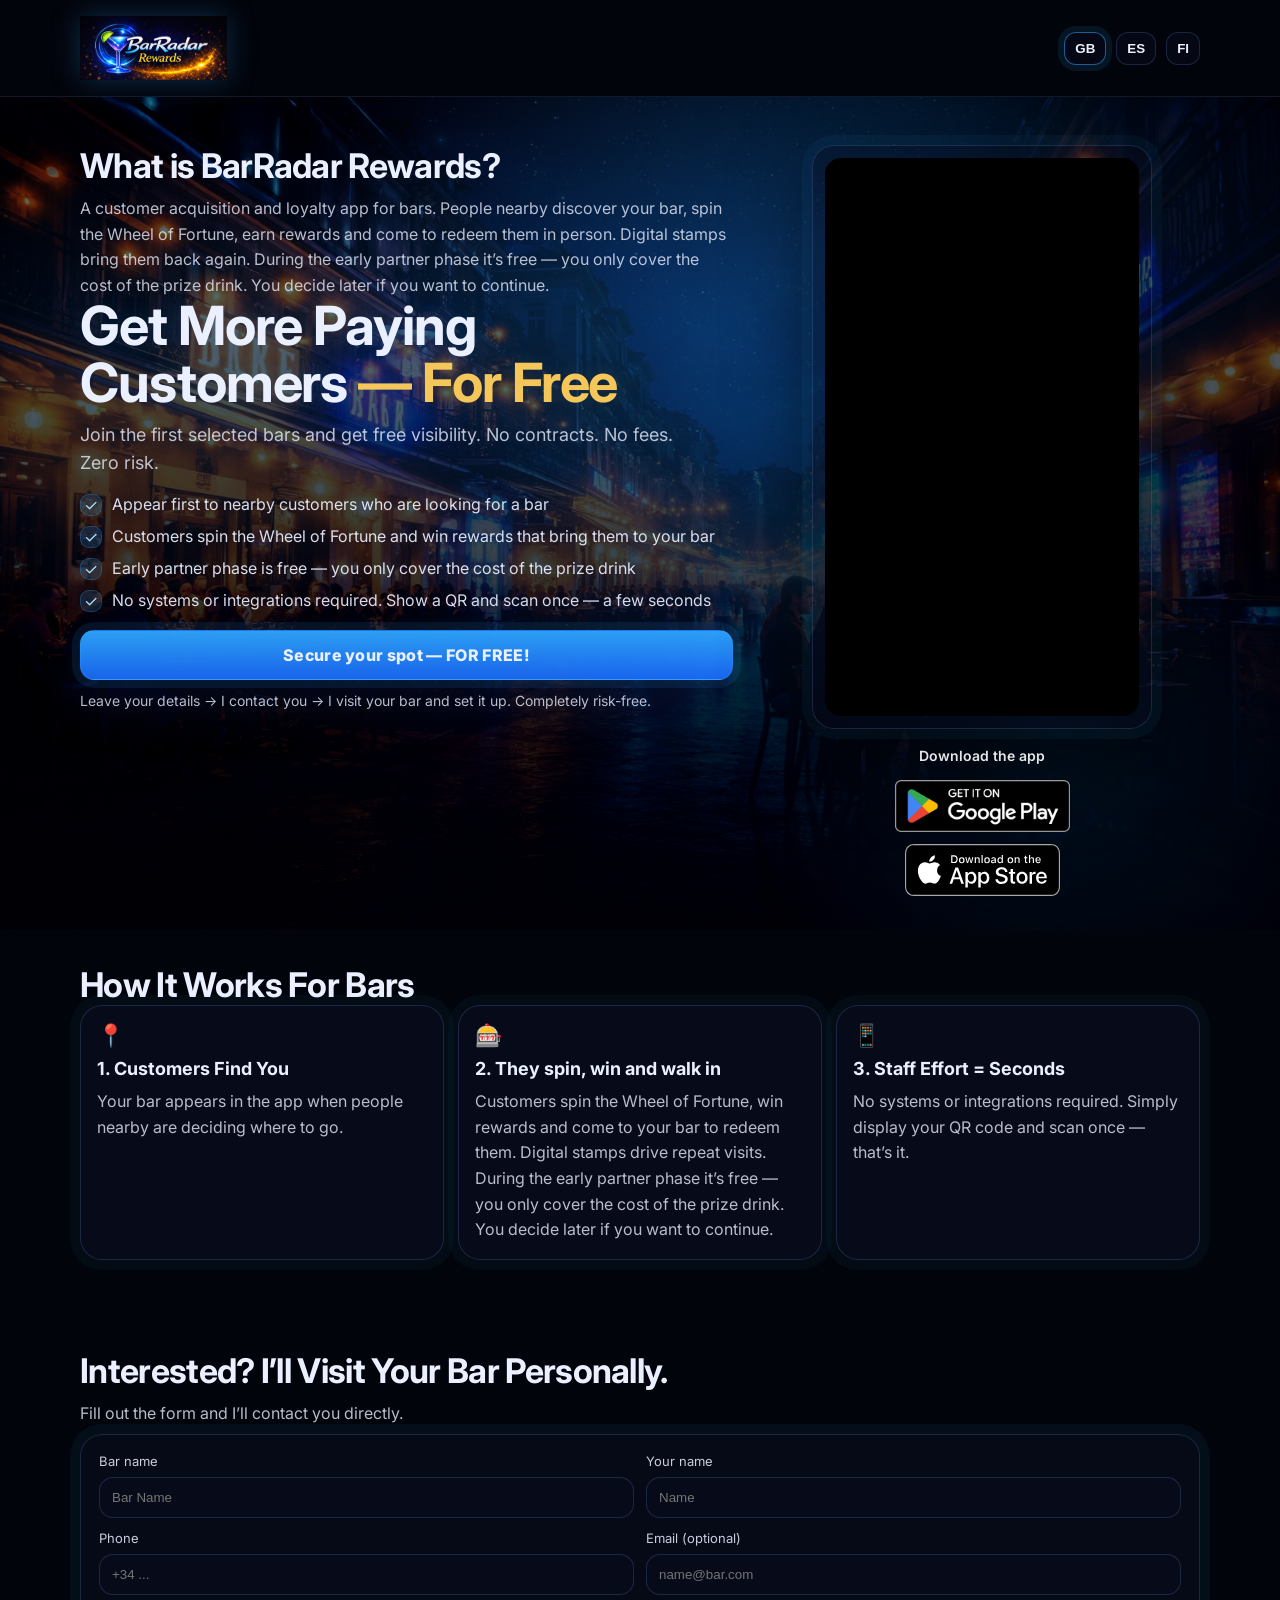
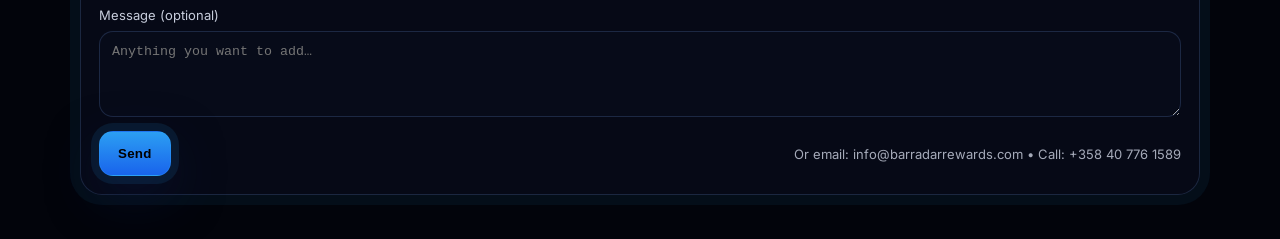
==== commit 6da25d21: "Update index.html" ====
--- a/index.html
+++ b/index.html
@@ -43,7 +43,7 @@
         <div class="hero__intro">
           <h2 class="h2" data-i18n="what_title">What is BarRadar Rewards?</h2>
           <p class="muted" data-i18n="what_text">
-            A customer acquisition and loyalty app for bars. People nearby discover your bar, earn rewards and come to redeem them in person. During the early partner phase it’s free — you only cover the cost of the prize drink. You decide later if you want to continue.
+            A customer acquisition and loyalty app for bars. People nearby discover your bar, spin the Wheel of Fortune, earn rewards and come to redeem them in person. Digital stamps bring them back again. During the early partner phase it’s free — you only cover the cost of the prize drink. You decide later if you want to continue.
           </p>
         </div>
 
@@ -53,13 +53,13 @@
         </h1>
 
         <p class="lead" data-i18n="hero_sub">
-          Join the first 20 bars before the official launch and secure free visibility. No contracts. No fees. Zero risk.
+          Join the first selected bars and get free visibility. No contracts. No fees. Zero risk.
         </p>
 
         <ul class="bullets">
           <li><span class="check">✓</span> <span data-i18n="b1">Appear first to nearby customers who are looking for a bar</span></li>
-          <li><span class="check">✓</span> <span data-i18n="b2">Early partner phase is free — you only cover the cost of the prize drink</span></li>
-          <li><span class="check">✓</span> <span data-i18n="b3">We handle everything — you don’t need to do anything</span></li>
+          <li><span class="check">✓</span> <span data-i18n="b2">Customers spin the Wheel of Fortune and win rewards that bring them to your bar</span></li>
+          <li><span class="check">✓</span> <span data-i18n="b3">Early partner phase is free — you only cover the cost of the prize drink</span></li>
           <li><span class="check">✓</span> <span data-i18n="b4">No systems or integrations required. Show a QR and scan once — a few seconds</span></li>
         </ul>
 
@@ -128,10 +128,10 @@
         </div>
 
         <div class="card">
-          <div class="card__icon">🎁</div>
-          <h3 class="h3" data-i18n="how_2_title">2. They participate and earn rewards</h3>
+          <div class="card__icon">🎰</div>
+          <h3 class="h3" data-i18n="how_2_title">2. They spin, win and walk in</h3>
           <p class="muted" data-i18n="how_2_text">
-            Customers earn rewards and visit your bar to redeem them. Digital stamps drive repeat visits. During the early partner phase it’s free — you only cover the cost of the prize drink. You decide later if you want to continue.
+            Customers spin the Wheel of Fortune, win rewards and come to your bar to redeem them. Digital stamps drive repeat visits. During the early partner phase it’s free — you only cover the cost of the prize drink. You decide later if you want to continue.
           </p>
         </div>
 
@@ -236,14 +236,14 @@
 const dict = {
   en: {
     what_title:"What is BarRadar Rewards?",
-    what_text:"A customer acquisition and loyalty app for bars. People nearby discover your bar, earn rewards and come to redeem them in person. During the early partner phase it’s free — you only cover the cost of the prize drink. You decide later if you want to continue.",
+    what_text:"A customer acquisition and loyalty app for bars. People nearby discover your bar, spin the Wheel of Fortune, earn rewards and come to redeem them in person. Digital stamps bring them back again. During the early partner phase it’s free — you only cover the cost of the prize drink. You decide later if you want to continue.",
 
     hero_title_1:"Get More Paying Customers",
     hero_title_2:"For Free",
     hero_sub:"Join the first selected bars and get free visibility. No contracts. No fees. Zero risk.",
     b1:"Appear first to nearby customers who are looking for a bar",
-    b2:"Early partner phase is free — you only cover the cost of the prize drink",
-    b3:"We handle everything — you don’t need to do anything",
+    b2:"Customers spin the Wheel of Fortune and win rewards that bring them to your bar",
+    b3:"Early partner phase is free — you only cover the cost of the prize drink",
     b4:"No systems or integrations required. Show a QR and scan once — a few seconds",
     cta_btn:"Secure your spot — FOR FREE!",
     scarcity:"Only 20 early partner spots available",
@@ -253,8 +253,8 @@
     how_title:"How It Works For Bars",
     how_1_title:"1. Customers Find You",
     how_1_text:"Your bar appears in the app when people nearby are deciding where to go.",
-    how_2_title:"2. They participate and earn rewards",
-    how_2_text:"Customers earn rewards and visit your bar to redeem them. Digital stamps drive repeat visits. During the early partner phase it’s free — you only cover the cost of the prize drink. You decide later if you want to continue.",
+    how_2_title:"2. They spin, win and walk in",
+    how_2_text:"Customers spin the Wheel of Fortune, win rewards and come to your bar to redeem them. Digital stamps drive repeat visits. During the early partner phase it’s free — you only cover the cost of the prize drink. You decide later if you want to continue.",
     how_3_title:"3. Staff Effort = Seconds",
     how_3_text:"No systems or integrations required. Simply display your QR code and scan once — that’s it.",
 
@@ -271,14 +271,14 @@
 
   fi: {
     what_title:"Mikä on BarRadar Rewards?",
-    what_text:"Asiakashankinta- ja kanta-asiakassovellus baareille. Lähistöllä olevat asiakkaat löytävät baarinne, saavat palkintoja ja saapuvat lunastamaan ne paikan päälle. Pilottivaiheessa mukanaolo on maksutonta – baarille syntyy ainoastaan palkintojuoman kustannus. Jatkosta päätätte itse.",
+    what_text:"Asiakashankinta- ja kanta-asiakassovellus baareille. Lähistöllä olevat asiakkaat löytävät baarinne, pyöräyttävät onnenpyörää, voittavat palkintoja ja saapuvat lunastamaan ne paikan päälle. Digitaaliset leimat sitouttavat heidät palaamaan uudelleen. Pilottivaiheessa mukanaolo on maksutonta – baarille syntyy ainoastaan palkintojuoman kustannus. Jatkosta päätätte itse.",
 
     hero_title_1:"Enemmän maksavia asiakkaita",
     hero_title_2:"ilmaiseksi",
     hero_sub:"Pääset ensimmäisten valittujen baarien joukkoon ja saat ilmaisen näkyvyyden. Ei sopimuksia. Ei maksuja. Nollariski.",
     b1:"Näy ensimmäisenä lähistön asiakkaille, jotka etsivät baaria",
-    b2:"Pilottivaihe on maksuton – baarille syntyy vain palkintojuoman kustannus",
-    b3:"Me hoidamme kaiken — teidän ei tarvitse tehdä mitään",
+    b2:"Asiakkaat pyöräyttävät onnenpyörää ja voittavat palkintoja, jotka tuovat heidät baariinne",
+    b3:"Pilottivaihe on maksuton – baarille syntyy vain palkintojuoman kustannus",
     b4:"Käyttöönotto ei vaadi järjestelmiä tai integraatioita. QR esiin ja yksi skannaus — muutama sekunti",
     cta_btn:"Varaa paikkasi — ILMAISEKSI!",
     scarcity:"Vain 20 early partner -paikkaa tarjolla",
@@ -288,8 +288,8 @@
     how_title:"Miten tämä toimii baarille",
     how_1_title:"1. Asiakkaat löytävät teidät",
     how_1_text:"Käyttäjät näkevät baarinne sovelluksessa, kun he etsivät vaihtoehtoja minne mennä lähistöllä.",
-    how_2_title:"2. He osallistuvat ja saavat palkintoja",
-    how_2_text:"Asiakkaat voittavat palkintoja ja saapuvat lunastamaan ne paikan päälle. Digitaaliset leimat sitouttavat heidät palaamaan. Pilottivaiheessa mukanaolo on maksutonta – baarille syntyy ainoastaan palkintojuoman kustannus. Jatkosta päätätte itse.",
+    how_2_title:"2. He pyöräyttävät, voittavat ja saapuvat paikalle",
+    how_2_text:"Asiakkaat pyöräyttävät onnenpyörää, voittavat palkintoja ja saapuvat baariinne lunastamaan ne. Digitaaliset leimat sitouttavat heidät palaamaan. Pilottivaiheessa mukanaolo on maksutonta – baarille syntyy ainoastaan palkintojuoman kustannus. Jatkosta päätätte itse.",
     how_3_title:"3. Henkilökunnalta vain muutama sekunti",
     how_3_text:"Käyttöönotto ei vaadi järjestelmiä tai integraatioita. QR esiin ja yksi skannaus – siinä kaikki.",
 
@@ -306,14 +306,14 @@
 
   es: {
     what_title:"¿Qué es BarRadar Rewards?",
-    what_text:"Una app de captación y fidelización para bares. Clientes cercanos descubren tu bar, obtienen recompensas y vienen a canjearlas en persona. En la fase piloto es gratis: el bar solo asume el coste de la bebida premio. Más adelante tú decides si quieres continuar.",
+    what_text:"Una app de captación y fidelización para bares. Clientes cercanos descubren tu bar, giran la ruleta de la suerte, obtienen recompensas y vienen a canjearlas en persona. Los sellos digitales hacen que vuelvan otra vez. En la fase piloto es gratis: el bar solo asume el coste de la bebida premio. Más adelante tú decides si quieres continuar.",
 
     hero_title_1:"Más clientes que pagan",
     hero_title_2:"gratis",
     hero_sub:"Únete a los primeros bares seleccionados y consigue visibilidad gratuita. Sin contratos. Sin cuotas. Cero riesgo.",
     b1:"Aparece primero ante clientes cercanos que buscan un bar",
-    b2:"La fase early partner es gratis — solo cubres el coste de la bebida premio",
-    b3:"Nosotros lo gestionamos todo — tú no haces nada",
+    b2:"Los clientes giran la ruleta de la suerte y ganan recompensas que los llevan a tu bar",
+    b3:"La fase early partner es gratis — solo cubres el coste de la bebida premio",
     b4:"No requiere sistemas ni integraciones. Muestra el QR y escanea una vez — unos segundos",
     cta_btn:"Reserva tu plaza — ¡GRATIS!",
     scarcity:"Solo 20 plazas early partner disponibles",
@@ -323,8 +323,8 @@
     how_title:"Cómo Funciona Para Bares",
     how_1_title:"1. Los clientes te encuentran",
     how_1_text:"Tu bar aparece en la app cuando las personas cercanas están decidiendo a dónde ir.",
-    how_2_title:"2. Participan y obtienen recompensas",
-    how_2_text:"Los clientes ganan recompensas y visitan tu bar para canjearlas. Los sellos digitales impulsan visitas repetidas. En la fase piloto es gratis: el bar solo asume el coste de la bebida premio. Más adelante tú decides si quieres continuar.",
+    how_2_title:"2. Giran, ganan y entran",
+    how_2_text:"Los clientes giran la ruleta de la suerte, ganan recompensas y visitan tu bar para canjearlas. Los sellos digitales impulsan visitas repetidas. En la fase piloto es gratis: el bar solo asume el coste de la bebida premio. Más adelante tú decides si quieres continuar.",
     how_3_title:"3. El personal tarda segundos",
     how_3_text:"No requiere sistemas ni integraciones. Solo muestra el código QR y realiza un escaneo — eso es todo.",
 
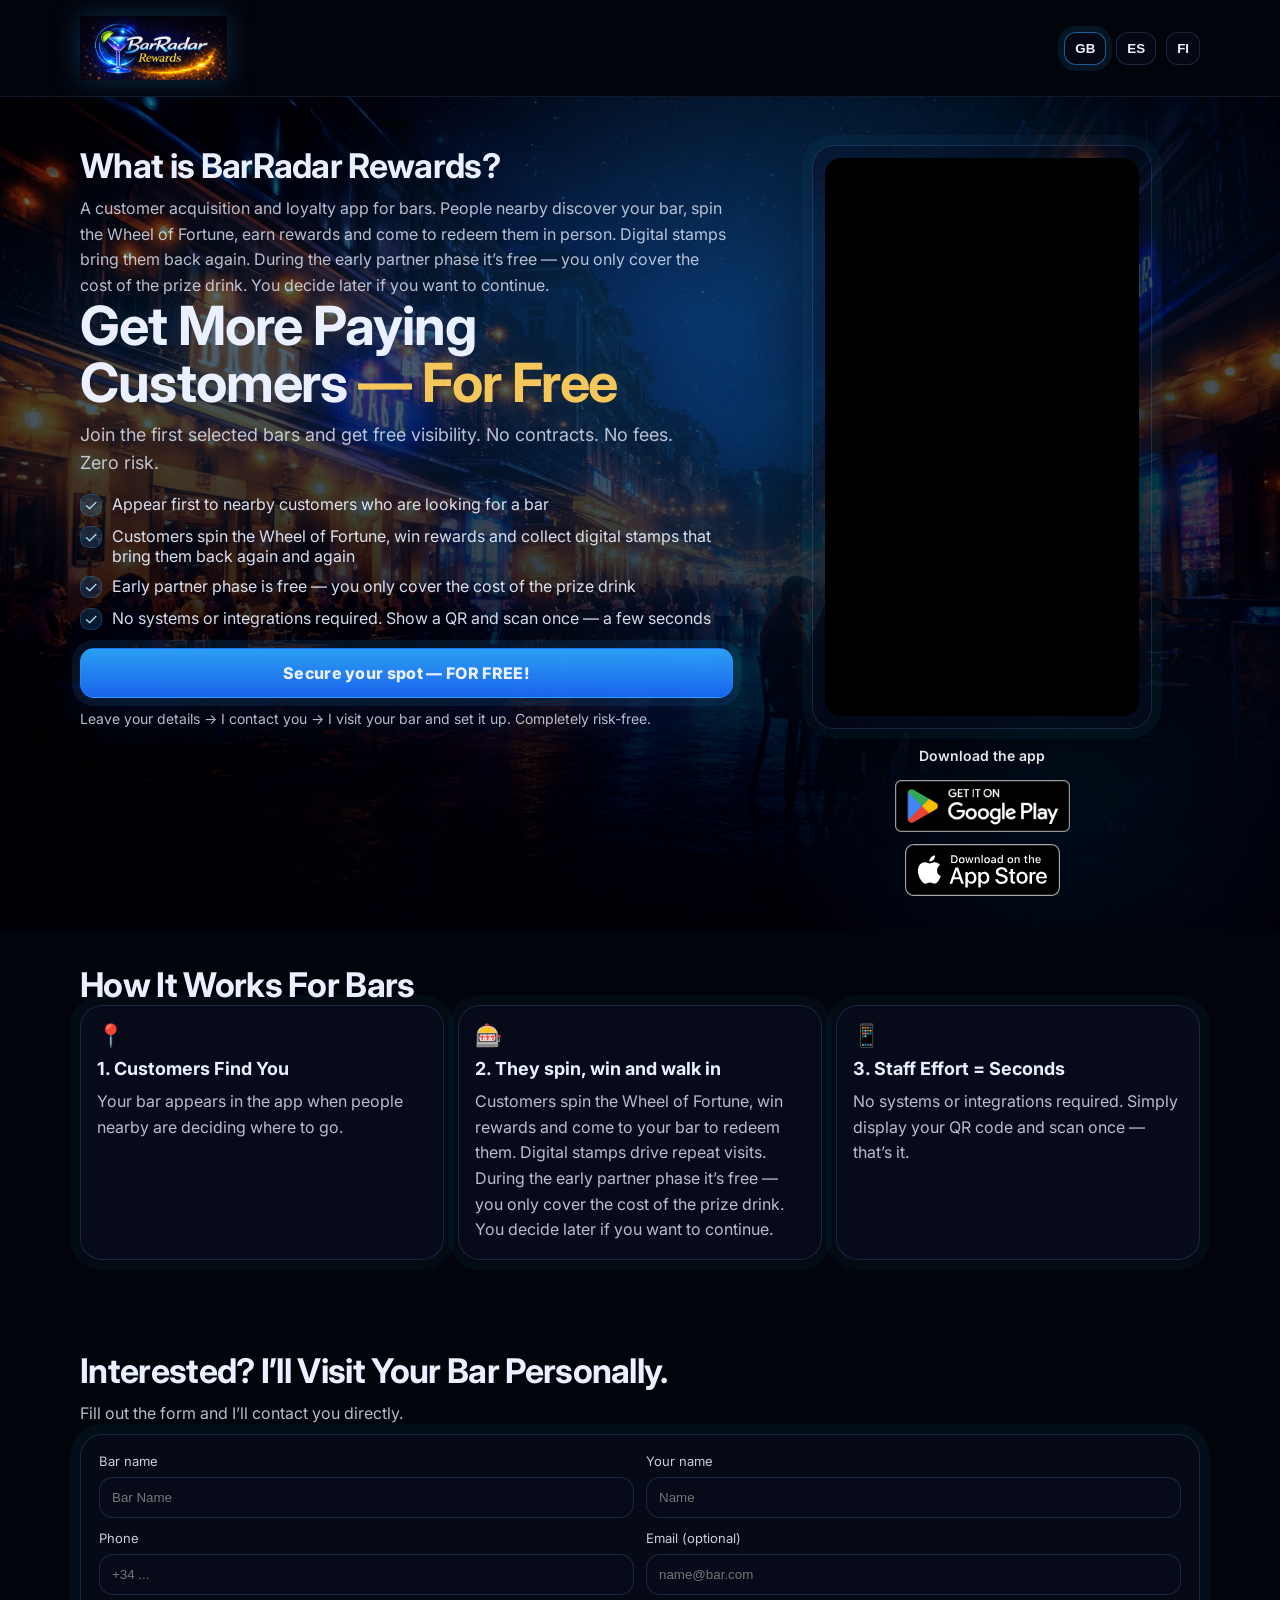
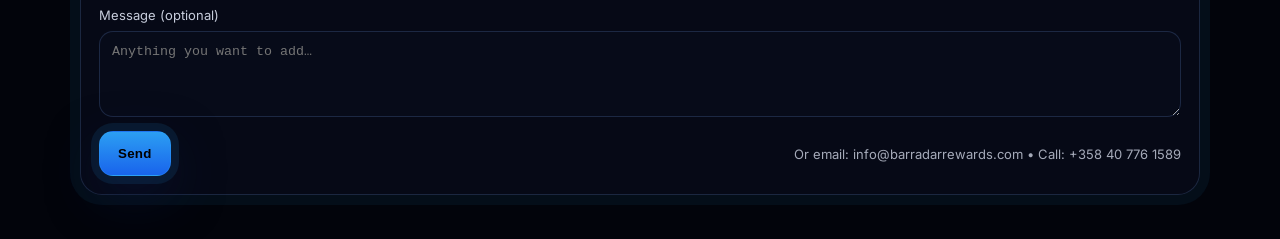
==== commit f05bfe39: "Update index.html" ====
--- a/index.html
+++ b/index.html
@@ -58,7 +58,7 @@
 
         <ul class="bullets">
           <li><span class="check">✓</span> <span data-i18n="b1">Appear first to nearby customers who are looking for a bar</span></li>
-          <li><span class="check">✓</span> <span data-i18n="b2">Customers spin the Wheel of Fortune and win rewards that bring them to your bar</span></li>
+          <li><span class="check">✓</span> <span data-i18n="b2">Customers spin the Wheel of Fortune, win rewards and collect digital stamps that bring them back again and again</span></li>
           <li><span class="check">✓</span> <span data-i18n="b3">Early partner phase is free — you only cover the cost of the prize drink</span></li>
           <li><span class="check">✓</span> <span data-i18n="b4">No systems or integrations required. Show a QR and scan once — a few seconds</span></li>
         </ul>
@@ -242,7 +242,7 @@
     hero_title_2:"For Free",
     hero_sub:"Join the first selected bars and get free visibility. No contracts. No fees. Zero risk.",
     b1:"Appear first to nearby customers who are looking for a bar",
-    b2:"Customers spin the Wheel of Fortune and win rewards that bring them to your bar",
+    b2:"Customers spin the Wheel of Fortune, win rewards and collect digital stamps that bring them back again and again",
     b3:"Early partner phase is free — you only cover the cost of the prize drink",
     b4:"No systems or integrations required. Show a QR and scan once — a few seconds",
     cta_btn:"Secure your spot — FOR FREE!",
@@ -277,7 +277,7 @@
     hero_title_2:"ilmaiseksi",
     hero_sub:"Pääset ensimmäisten valittujen baarien joukkoon ja saat ilmaisen näkyvyyden. Ei sopimuksia. Ei maksuja. Nollariski.",
     b1:"Näy ensimmäisenä lähistön asiakkaille, jotka etsivät baaria",
-    b2:"Asiakkaat pyöräyttävät onnenpyörää ja voittavat palkintoja, jotka tuovat heidät baariinne",
+    b2:"Asiakkaat pyöräyttävät onnenpyörää, voittavat palkintoja ja keräävät leimoja, jotka tuovat heidät takaisin yhä uudelleen",
     b3:"Pilottivaihe on maksuton – baarille syntyy vain palkintojuoman kustannus",
     b4:"Käyttöönotto ei vaadi järjestelmiä tai integraatioita. QR esiin ja yksi skannaus — muutama sekunti",
     cta_btn:"Varaa paikkasi — ILMAISEKSI!",
@@ -312,7 +312,7 @@
     hero_title_2:"gratis",
     hero_sub:"Únete a los primeros bares seleccionados y consigue visibilidad gratuita. Sin contratos. Sin cuotas. Cero riesgo.",
     b1:"Aparece primero ante clientes cercanos que buscan un bar",
-    b2:"Los clientes giran la ruleta de la suerte y ganan recompensas que los llevan a tu bar",
+    b2:"Los clientes giran la ruleta de la suerte, ganan recompensas y coleccionan sellos digitales que los hacen volver una y otra vez",
     b3:"La fase early partner es gratis — solo cubres el coste de la bebida premio",
     b4:"No requiere sistemas ni integraciones. Muestra el QR y escanea una vez — unos segundos",
     cta_btn:"Reserva tu plaza — ¡GRATIS!",
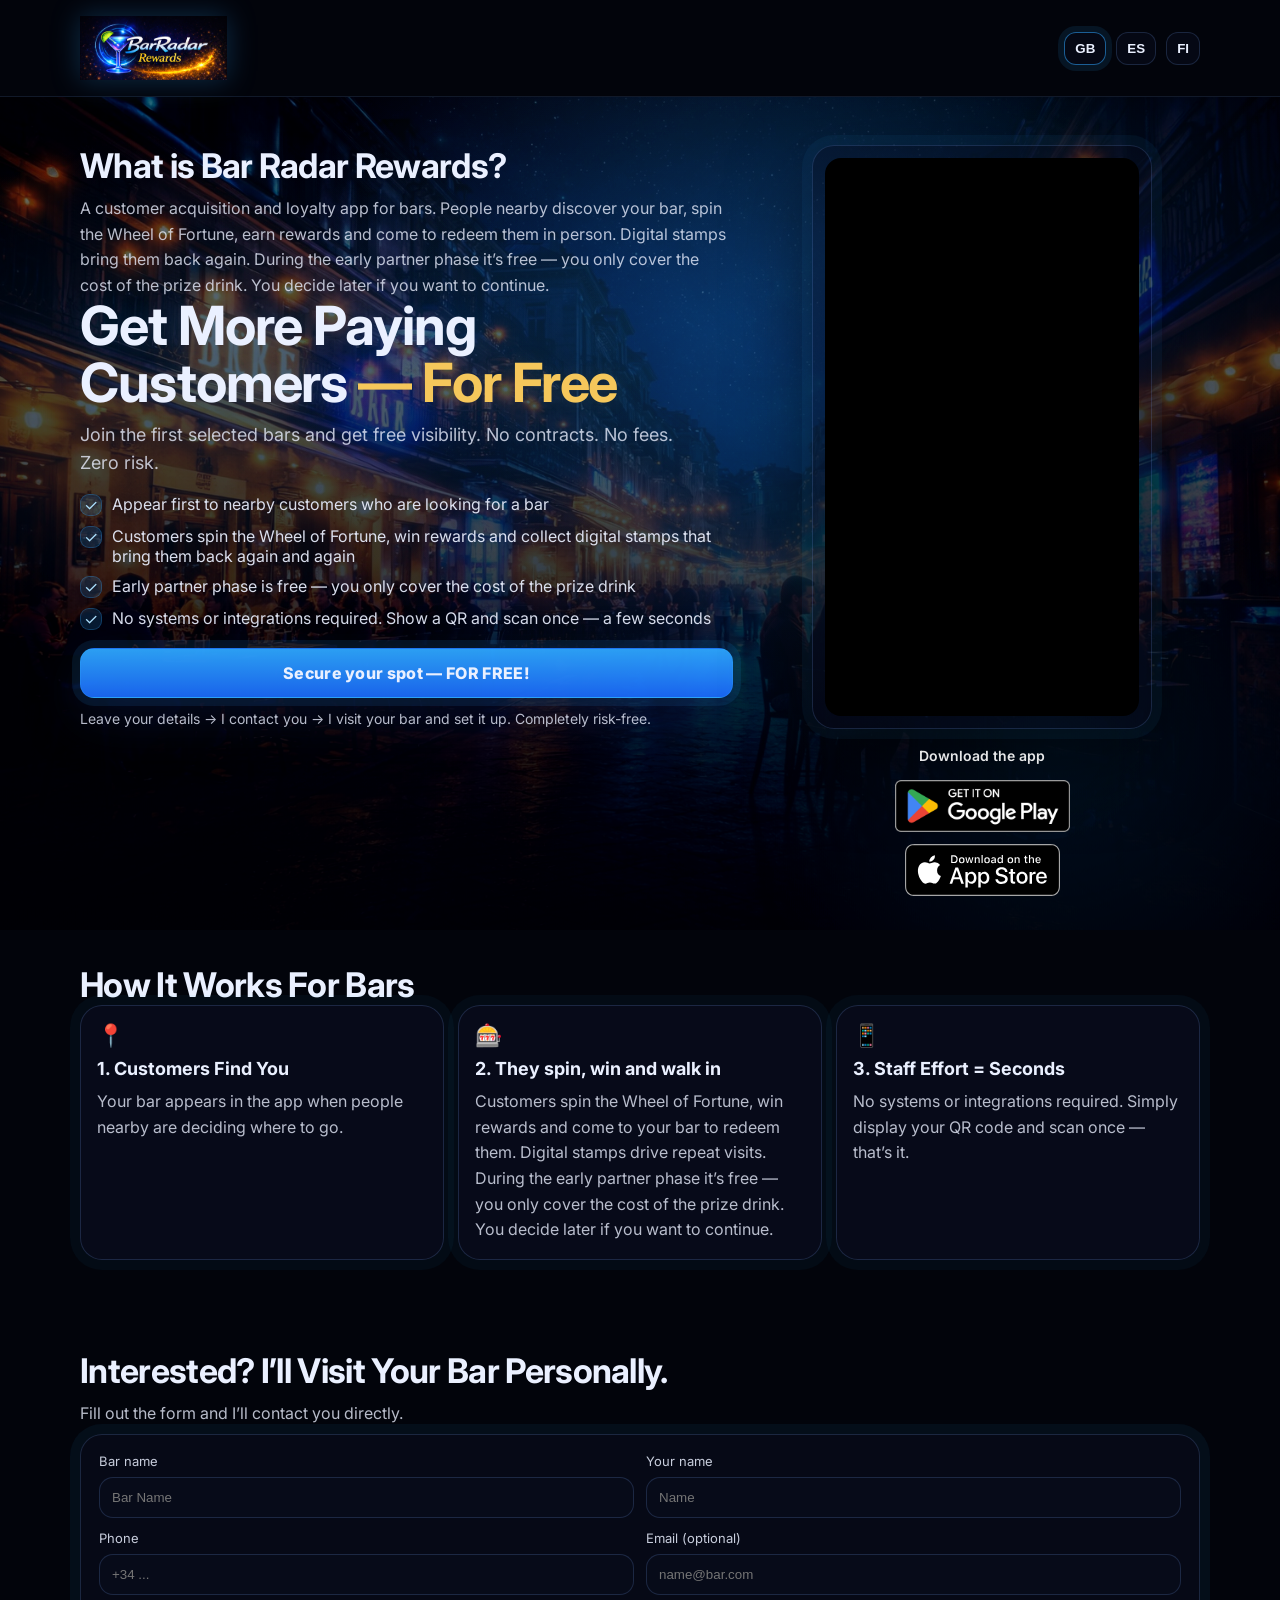
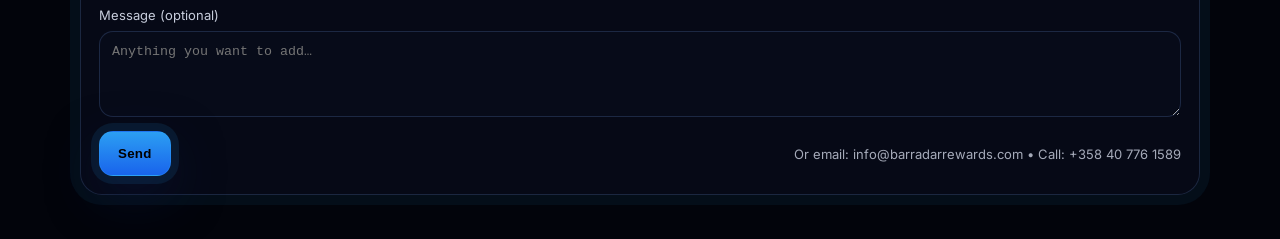
==== commit b73926a2: "Update index.html" ====
--- a/index.html
+++ b/index.html
@@ -3,8 +3,8 @@
 <head>
   <meta charset="utf-8" />
   <meta name="viewport" content="width=device-width, initial-scale=1" />
-  <title>BarRadar Rewards — Early Partner Spots</title>
-  <meta name="description" content="Join BarRadar Rewards as an early partner — for free." />
+  <title>Bar Radar Rewards — Early Partner Spots</title>
+  <meta name="description" content="Join Bar Radar Rewards as an early partner — for free." />
   <link rel="preconnect" href="https://fonts.googleapis.com">
   <link rel="preconnect" href="https://fonts.gstatic.com" crossorigin>
   <link href="https://fonts.googleapis.com/css2?family=Inter:wght@400;600;700;800&display=swap" rel="stylesheet">
@@ -15,9 +15,9 @@
 
 <header class="topbar">
   <div class="container topbar__inner">
-    <a class="brand" href="#top" aria-label="BarRadar Rewards">
+    <a class="brand" href="#top" aria-label="Bar Radar Rewards">
       <span class="brand__logoWrap">
-        <img class="brand__logo" src="assets/barradar-rewards-logo.png" alt="BarRadar Rewards logo" />
+        <img class="brand__logo" src="assets/barradar-rewards-logo.png" alt="Bar Radar Rewards logo" />
       </span>
     </a>
 
@@ -41,7 +41,7 @@
       <div class="hero__copy">
 
         <div class="hero__intro">
-          <h2 class="h2" data-i18n="what_title">What is BarRadar Rewards?</h2>
+          <h2 class="h2" data-i18n="what_title">What is Bar Radar Rewards?</h2>
           <p class="muted" data-i18n="what_text">
             A customer acquisition and loyalty app for bars. People nearby discover your bar, spin the Wheel of Fortune, earn rewards and come to redeem them in person. Digital stamps bring them back again. During the early partner phase it’s free — you only cover the cost of the prize drink. You decide later if you want to continue.
           </p>
@@ -84,7 +84,7 @@
 
           <a
             class="store-links__item"
-            href="https://play.google.com/store/apps/details?id=com.mycompany.barradarrewards"
+            href="https://play.google.com/store/apps/details?id=com.barradar.rewards"
             target="_blank"
             rel="noopener noreferrer"
             aria-label="Download on Google Play"
@@ -235,7 +235,7 @@
 
 const dict = {
   en: {
-    what_title:"What is BarRadar Rewards?",
+    what_title:"What is Bar Radar Rewards?",
     what_text:"A customer acquisition and loyalty app for bars. People nearby discover your bar, spin the Wheel of Fortune, earn rewards and come to redeem them in person. Digital stamps bring them back again. During the early partner phase it’s free — you only cover the cost of the prize drink. You decide later if you want to continue.",
 
     hero_title_1:"Get More Paying Customers",
@@ -270,7 +270,7 @@
   },
 
   fi: {
-    what_title:"Mikä on BarRadar Rewards?",
+    what_title:"Mikä on Bar Radar Rewards?",
     what_text:"Asiakashankinta- ja kanta-asiakassovellus baareille. Lähistöllä olevat asiakkaat löytävät baarinne, pyöräyttävät onnenpyörää, voittavat palkintoja ja saapuvat lunastamaan ne paikan päälle. Digitaaliset leimat sitouttavat heidät palaamaan uudelleen. Pilottivaiheessa mukanaolo on maksutonta – baarille syntyy ainoastaan palkintojuoman kustannus. Jatkosta päätätte itse.",
 
     hero_title_1:"Enemmän maksavia asiakkaita",
@@ -305,7 +305,7 @@
   },
 
   es: {
-    what_title:"¿Qué es BarRadar Rewards?",
+    what_title:"¿Qué es Bar Radar Rewards?",
     what_text:"Una app de captación y fidelización para bares. Clientes cercanos descubren tu bar, giran la ruleta de la suerte, obtienen recompensas y vienen a canjearlas en persona. Los sellos digitales hacen que vuelvan otra vez. En la fase piloto es gratis: el bar solo asume el coste de la bebida premio. Más adelante tú decides si quieres continuar.",
 
     hero_title_1:"Más clientes que pagan",
